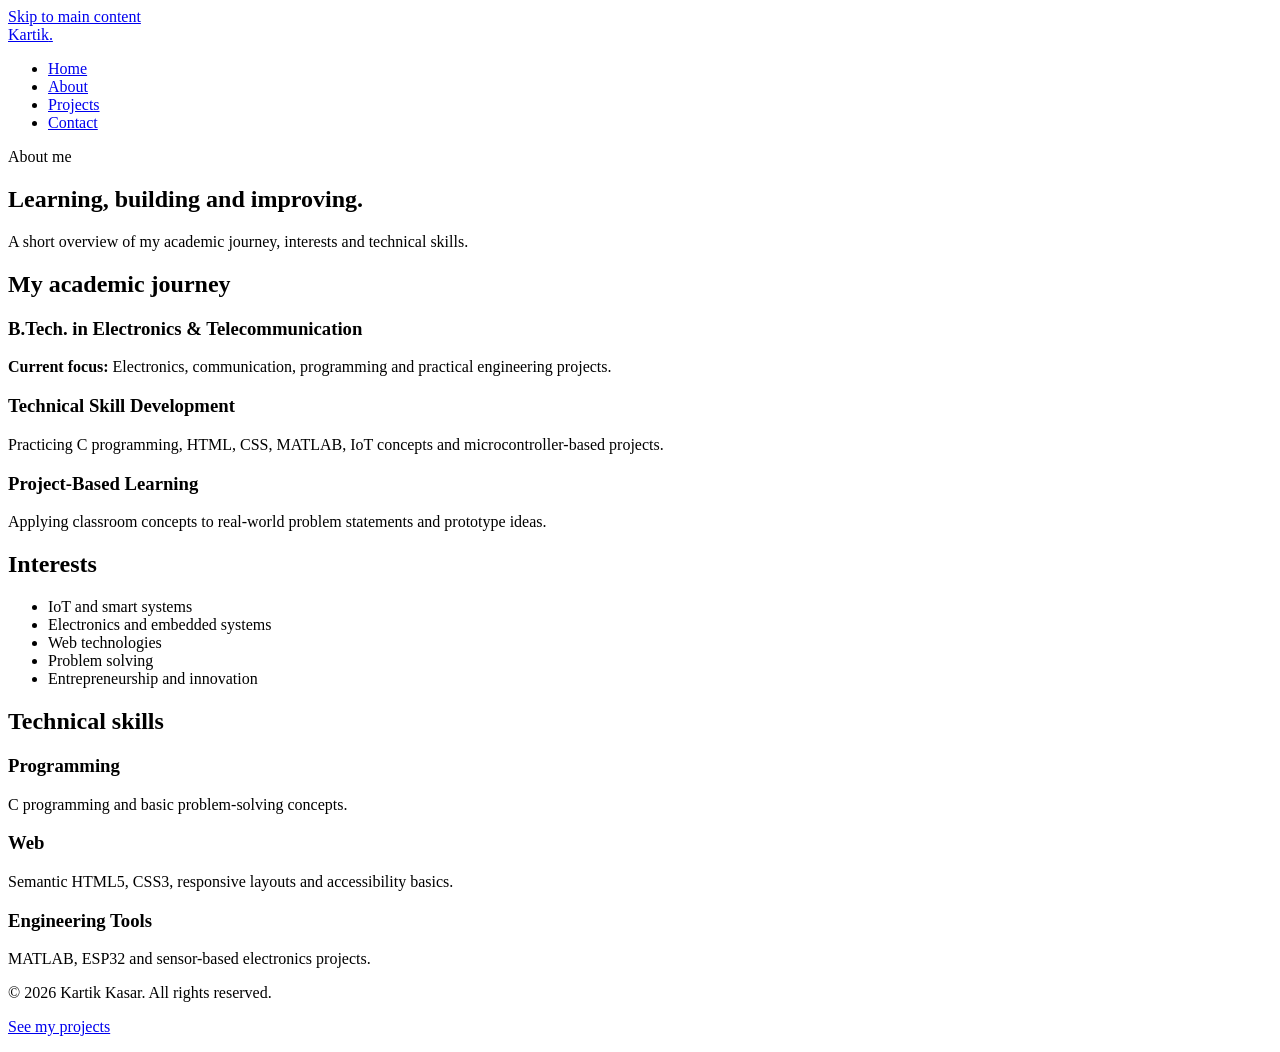
==== about.html @ 268404a1 "Add files via upload" ====
<!doctype html>
<html lang="en">
<head>
  <meta charset="utf-8">
  <meta name="viewport" content="width=device-width, initial-scale=1">
  <meta name="description" content="Learn about Kartik Kasar, an ENTC engineering student and technology learner.">
  <meta name="author" content="Kartik Kasar">
  <title>Kartik Kasar | About</title>
  <link rel="stylesheet" href="css/style.css">
</head>
<body>
<a class="skip-link" href="#main-content">Skip to main content</a>

<header class="site-header">
  <div class="container header-inner">
    <a class="logo" href="index.html" aria-label="Kartik Kasar home">Kartik<span>.</span></a>
    <nav aria-label="Main navigation">
      <ul class="nav-list">
        <li><a href="index.html">Home</a></li>
        <li><a href="about.html" aria-current="page">About</a></li>
        <li><a href="projects.html">Projects</a></li>
        <li><a href="contact.html">Contact</a></li>
      </ul>
    </nav>
  </div>
</header>

<main id="main-content">
  <section class="page-hero" aria-labelledby="page-title">
    <div class="container">
      <p class="eyebrow">About me</p>
      <h1 id="page-title">Learning, building and improving.</h1>
      <p class="lead">A short overview of my academic journey, interests and technical skills.</p>
    </div>
  </section>

  <section class="section" aria-labelledby="journey-title">
    <div class="container content-grid">
      <div>
        <h2 id="journey-title">My academic journey</h2>
        <div class="timeline">
          <article>
            <h3>B.Tech. in Electronics & Telecommunication</h3>
            <p><strong>Current focus:</strong> Electronics, communication, programming and practical engineering projects.</p>
          </article>
          <article>
            <h3>Technical Skill Development</h3>
            <p>Practicing C programming, HTML, CSS, MATLAB, IoT concepts and microcontroller-based projects.</p>
          </article>
          <article>
            <h3>Project-Based Learning</h3>
            <p>Applying classroom concepts to real-world problem statements and prototype ideas.</p>
          </article>
        </div>
      </div>

      <aside class="card" aria-labelledby="interests-title">
        <h2 id="interests-title">Interests</h2>
        <ul>
          <li>IoT and smart systems</li>
          <li>Electronics and embedded systems</li>
          <li>Web technologies</li>
          <li>Problem solving</li>
          <li>Entrepreneurship and innovation</li>
        </ul>
      </aside>
    </div>
  </section>

  <section class="section section-alt" aria-labelledby="skills-title">
    <div class="container">
      <h2 id="skills-title">Technical skills</h2>
      <div class="cards">
        <article class="card"><h3>Programming</h3><p>C programming and basic problem-solving concepts.</p></article>
        <article class="card"><h3>Web</h3><p>Semantic HTML5, CSS3, responsive layouts and accessibility basics.</p></article>
        <article class="card"><h3>Engineering Tools</h3><p>MATLAB, ESP32 and sensor-based electronics projects.</p></article>
      </div>
    </div>
  </section>
</main>

<footer class="site-footer">
  <div class="container footer-inner">
    <p>&copy; 2026 Kartik Kasar. All rights reserved.</p>
    <p><a href="projects.html">See my projects</a></p>
  </div>
</footer>
</body>
</html>
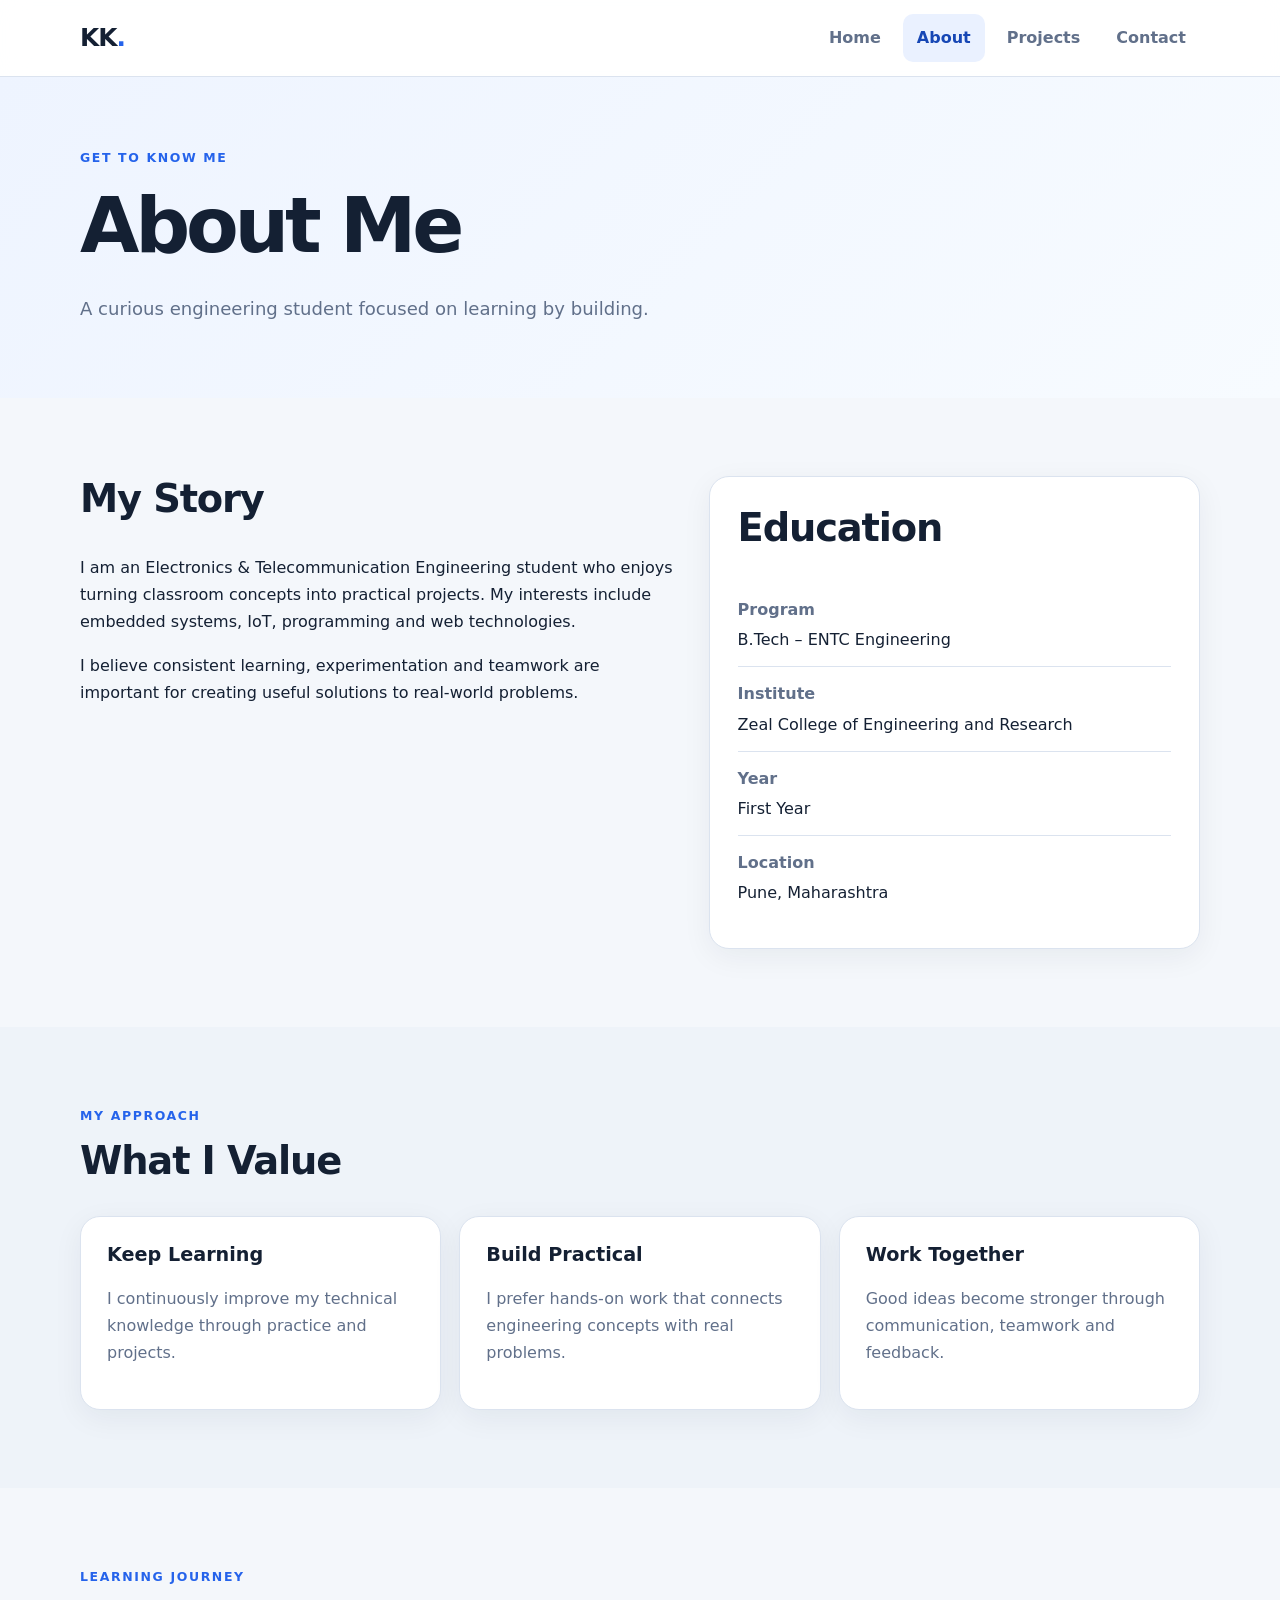
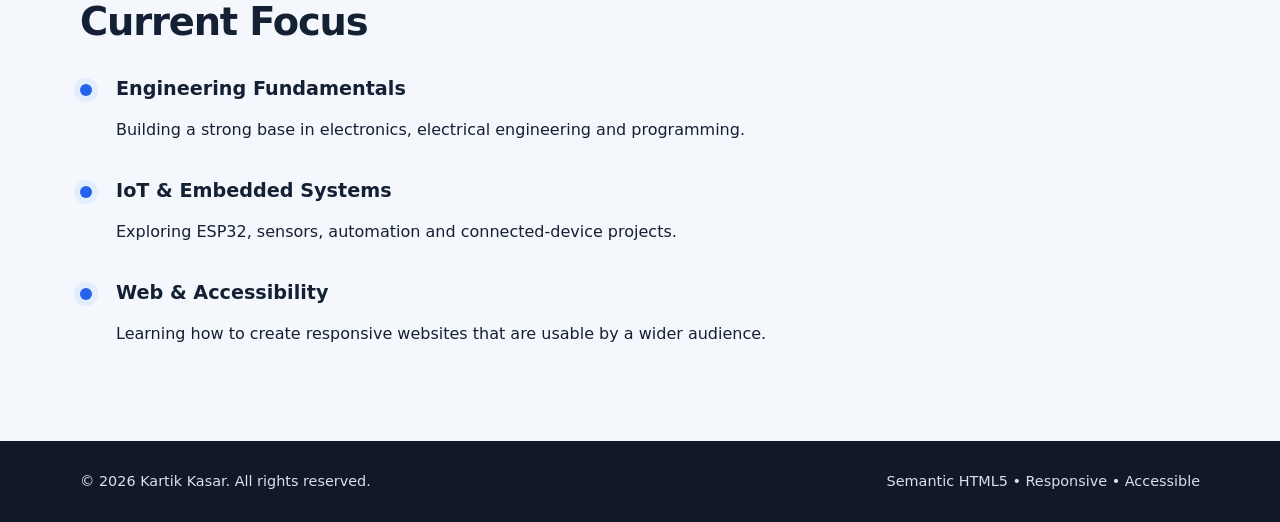
==== commit a973ace7: "updates professional portfolio" ====
--- a/about.html
+++ b/about.html
@@ -1,89 +1,126 @@
-<!doctype html>
+<!DOCTYPE html>
 <html lang="en">
 <head>
-  <meta charset="utf-8">
-  <meta name="viewport" content="width=device-width, initial-scale=1">
-  <meta name="description" content="Learn about Kartik Kasar, an ENTC engineering student and technology learner.">
-  <meta name="author" content="Kartik Kasar">
-  <title>Kartik Kasar | About</title>
-  <link rel="stylesheet" href="css/style.css">
+    <meta charset="UTF-8">
+    <meta name="viewport" content="width=device-width, initial-scale=1.0">
+    <meta name="description" content="About Kartik Kasar, an ENTC engineering student interested in electronics, IoT and technology.">
+    <meta name="author" content="Kartik Kasar">
+    <title>Kartik Kasar | About</title>
+    <link rel="stylesheet" href="css/style.css">
 </head>
 <body>
-<a class="skip-link" href="#main-content">Skip to main content</a>
+    <a class="skip-link" href="#main-content">Skip to main content</a>
 
-<header class="site-header">
-  <div class="container header-inner">
-    <a class="logo" href="index.html" aria-label="Kartik Kasar home">Kartik<span>.</span></a>
-    <nav aria-label="Main navigation">
-      <ul class="nav-list">
-        <li><a href="index.html">Home</a></li>
-        <li><a href="about.html" aria-current="page">About</a></li>
-        <li><a href="projects.html">Projects</a></li>
-        <li><a href="contact.html">Contact</a></li>
-      </ul>
-    </nav>
-  </div>
-</header>
+    <header class="site-header">
+        <div class="container header-inner">
+            <a class="logo" href="index.html" aria-label="Kartik Kasar home">KK<span>.</span></a>
+            <nav class="main-nav" aria-label="Primary navigation">
+                <a href="index.html">Home</a>
+                <a class="active" aria-current="page" href="about.html">About</a>
+                <a href="projects.html">Projects</a>
+                <a href="contact.html">Contact</a>
+            </nav>
+        </div>
+    </header>
 
-<main id="main-content">
-  <section class="page-hero" aria-labelledby="page-title">
-    <div class="container">
-      <p class="eyebrow">About me</p>
-      <h1 id="page-title">Learning, building and improving.</h1>
-      <p class="lead">A short overview of my academic journey, interests and technical skills.</p>
-    </div>
-  </section>
+    <main id="main-content">
+        <section class="page-hero" aria-labelledby="page-title">
+            <div class="container">
+                <p class="eyebrow">Get to know me</p>
+                <h1 id="page-title">About Me</h1>
+                <p class="lead">A curious engineering student focused on learning by building.</p>
+            </div>
+        </section>
 
-  <section class="section" aria-labelledby="journey-title">
-    <div class="container content-grid">
-      <div>
-        <h2 id="journey-title">My academic journey</h2>
-        <div class="timeline">
-          <article>
-            <h3>B.Tech. in Electronics & Telecommunication</h3>
-            <p><strong>Current focus:</strong> Electronics, communication, programming and practical engineering projects.</p>
-          </article>
-          <article>
-            <h3>Technical Skill Development</h3>
-            <p>Practicing C programming, HTML, CSS, MATLAB, IoT concepts and microcontroller-based projects.</p>
-          </article>
-          <article>
-            <h3>Project-Based Learning</h3>
-            <p>Applying classroom concepts to real-world problem statements and prototype ideas.</p>
-          </article>
+        <section class="section" aria-labelledby="story-title">
+            <div class="container two-column">
+                <article>
+                    <h2 id="story-title">My Story</h2>
+                    <p>
+                        I am an Electronics &amp; Telecommunication Engineering student
+                        who enjoys turning classroom concepts into practical projects.
+                        My interests include embedded systems, IoT, programming and web
+                        technologies.
+                    </p>
+                    <p>
+                        I believe consistent learning, experimentation and teamwork are
+                        important for creating useful solutions to real-world problems.
+                    </p>
+                </article>
+
+                <aside class="info-panel" aria-labelledby="education-title">
+                    <h2 id="education-title">Education</h2>
+                    <dl>
+                        <div><dt>Program</dt><dd>B.Tech – ENTC Engineering</dd></div>
+                        <div><dt>Institute</dt><dd>Zeal College of Engineering and Research</dd></div>
+                        <div><dt>Year</dt><dd>First Year</dd></div>
+                        <div><dt>Location</dt><dd>Pune, Maharashtra</dd></div>
+                    </dl>
+                </aside>
+            </div>
+        </section>
+
+        <section class="section soft" aria-labelledby="values-title">
+            <div class="container">
+                <div class="section-heading">
+                    <p class="eyebrow">My approach</p>
+                    <h2 id="values-title">What I Value</h2>
+                </div>
+                <div class="cards three">
+                    <article class="card">
+                        <h3>Keep Learning</h3>
+                        <p>I continuously improve my technical knowledge through practice and projects.</p>
+                    </article>
+                    <article class="card">
+                        <h3>Build Practical</h3>
+                        <p>I prefer hands-on work that connects engineering concepts with real problems.</p>
+                    </article>
+                    <article class="card">
+                        <h3>Work Together</h3>
+                        <p>Good ideas become stronger through communication, teamwork and feedback.</p>
+                    </article>
+                </div>
+            </div>
+        </section>
+
+        <section class="section" aria-labelledby="journey-title">
+            <div class="container">
+                <div class="section-heading">
+                    <p class="eyebrow">Learning journey</p>
+                    <h2 id="journey-title">Current Focus</h2>
+                </div>
+                <ol class="timeline">
+                    <li>
+                        <span class="timeline-dot" aria-hidden="true"></span>
+                        <div>
+                            <h3>Engineering Fundamentals</h3>
+                            <p>Building a strong base in electronics, electrical engineering and programming.</p>
+                        </div>
+                    </li>
+                    <li>
+                        <span class="timeline-dot" aria-hidden="true"></span>
+                        <div>
+                            <h3>IoT &amp; Embedded Systems</h3>
+                            <p>Exploring ESP32, sensors, automation and connected-device projects.</p>
+                        </div>
+                    </li>
+                    <li>
+                        <span class="timeline-dot" aria-hidden="true"></span>
+                        <div>
+                            <h3>Web &amp; Accessibility</h3>
+                            <p>Learning how to create responsive websites that are usable by a wider audience.</p>
+                        </div>
+                    </li>
+                </ol>
+            </div>
+        </section>
+    </main>
+
+    <footer class="site-footer">
+        <div class="container footer-inner">
+            <p>&copy; 2026 Kartik Kasar. All rights reserved.</p>
+            <p>Semantic HTML5 • Responsive • Accessible</p>
         </div>
-      </div>
-
-      <aside class="card" aria-labelledby="interests-title">
-        <h2 id="interests-title">Interests</h2>
-        <ul>
-          <li>IoT and smart systems</li>
-          <li>Electronics and embedded systems</li>
-          <li>Web technologies</li>
-          <li>Problem solving</li>
-          <li>Entrepreneurship and innovation</li>
-        </ul>
-      </aside>
-    </div>
-  </section>
-
-  <section class="section section-alt" aria-labelledby="skills-title">
-    <div class="container">
-      <h2 id="skills-title">Technical skills</h2>
-      <div class="cards">
-        <article class="card"><h3>Programming</h3><p>C programming and basic problem-solving concepts.</p></article>
-        <article class="card"><h3>Web</h3><p>Semantic HTML5, CSS3, responsive layouts and accessibility basics.</p></article>
-        <article class="card"><h3>Engineering Tools</h3><p>MATLAB, ESP32 and sensor-based electronics projects.</p></article>
-      </div>
-    </div>
-  </section>
-</main>
-
-<footer class="site-footer">
-  <div class="container footer-inner">
-    <p>&copy; 2026 Kartik Kasar. All rights reserved.</p>
-    <p><a href="projects.html">See my projects</a></p>
-  </div>
-</footer>
+    </footer>
 </body>
 </html>
--- a/css/style.css
+++ b/css/style.css
@@ -0,0 +1 @@
+:root{--bg:#f4f7fb;--surface:#fff;--text:#142033;--muted:#61708a;--primary:#2563eb;--primary-dark:#1747b5;--accent:#0f9d8a;--border:#dbe3ef;--focus:#f59e0b;--shadow:0 18px 50px rgba(20,32,51,.10);--radius:20px;--max:1120px}*{box-sizing:border-box}html{scroll-behavior:smooth}body{margin:0;font-family:Inter,ui-sans-serif,system-ui,-apple-system,"Segoe UI",Arial,sans-serif;line-height:1.7;color:var(--text);background:var(--bg)}img{max-width:100%;display:block}a{color:var(--primary-dark)}a:hover{color:var(--primary)}a:focus-visible,button:focus-visible,input:focus-visible,textarea:focus-visible{outline:3px solid var(--focus);outline-offset:3px}.container{width:min(var(--max),calc(100% - 40px));margin-inline:auto}.skip-link{position:absolute;left:16px;top:-60px;background:#111827;color:#fff;padding:10px 14px;border-radius:8px;z-index:100}.skip-link:focus{top:16px}.site-header{position:sticky;top:0;z-index:20;background:rgba(255,255,255,.92);backdrop-filter:blur(14px);border-bottom:1px solid var(--border)}.header-inner{min-height:76px;display:flex;align-items:center;justify-content:space-between;gap:24px}.logo{font-size:1.55rem;font-weight:900;text-decoration:none;color:var(--text);letter-spacing:-.04em}.logo span{color:var(--primary)}.main-nav{display:flex;gap:8px;flex-wrap:wrap}.main-nav a{text-decoration:none;color:var(--muted);font-weight:700;padding:10px 14px;border-radius:10px}.main-nav a:hover,.main-nav a.active{background:#eaf1ff;color:var(--primary-dark)}.hero{padding:92px 0 76px;background:radial-gradient(circle at 85% 20%,rgba(37,99,235,.12),transparent 28%),radial-gradient(circle at 10% 80%,rgba(15,157,138,.09),transparent 26%)}.hero-grid{display:grid;grid-template-columns:1.25fr .75fr;gap:64px;align-items:center}.eyebrow{text-transform:uppercase;letter-spacing:.13em;font-size:.78rem;font-weight:900;color:var(--primary);margin:0 0 12px}h1,h2,h3{line-height:1.2;margin-top:0}h1{font-size:clamp(2.7rem,6vw,5.2rem);letter-spacing:-.055em;margin-bottom:22px}h1 span{color:var(--primary)}h2{font-size:clamp(1.8rem,3vw,2.7rem);letter-spacing:-.03em}h3{font-size:1.2rem}.lead{font-size:1.13rem;color:var(--muted);max-width:680px}.button-row{display:flex;gap:12px;flex-wrap:wrap;margin-top:28px}.button{display:inline-flex;align-items:center;justify-content:center;min-height:48px;padding:11px 18px;border-radius:12px;font-weight:800;text-decoration:none;border:1px solid transparent}.button.primary{background:var(--primary);color:#fff;box-shadow:0 10px 22px rgba(37,99,235,.22)}.button.primary:hover{background:var(--primary-dark);color:#fff}.button.secondary{background:var(--surface);color:var(--text);border-color:var(--border)}.button.secondary:hover{border-color:var(--primary);color:var(--primary)}.profile-card{background:var(--surface);border:1px solid var(--border);border-radius:26px;padding:18px;box-shadow:var(--shadow);position:relative;overflow:hidden}.profile-card::before{content:"";position:absolute;inset:0 0 auto;height:6px;background:var(--primary)}.avatar{width:100%;aspect-ratio:1/1;object-fit:cover;border-radius:20px;border:1px solid var(--border);object-position:center 30%}.profile-card h2{font-size:1.55rem;margin:18px 0 4px}.profile-card>p{margin:0;color:var(--muted)}.quick-facts{list-style:none;padding:0;margin:18px 0 4px}.quick-facts li{padding:9px 0;border-top:1px solid var(--border);font-size:.95rem}.social-links{display:flex;gap:10px;flex-wrap:wrap;margin-top:20px}.social-link{display:inline-flex;align-items:center;gap:8px;padding:9px 12px;border:1px solid var(--border);background:#fff;border-radius:11px;text-decoration:none;font-weight:800;color:var(--text)}.social-link:hover{border-color:var(--primary);color:var(--primary)}.social-icon{width:19px;height:19px;fill:currentColor}.section{padding:78px 0}.section.soft{background:#eef3f9}.section-heading{margin-bottom:30px}.cards{display:grid;gap:18px}.cards.three{grid-template-columns:repeat(3,1fr)}.card,.project-card,.process-step,.info-panel,.form-card{background:var(--surface);border:1px solid var(--border);border-radius:var(--radius);box-shadow:0 8px 30px rgba(20,32,51,.06)}.card{padding:26px}.card p,.project-card p,.process-step p{color:var(--muted)}.icon{width:46px;height:46px;display:grid;place-items:center;border-radius:13px;background:#eaf1ff;color:var(--primary-dark);font-weight:900;font-size:1.1rem;margin-bottom:18px}.feature-grid{display:grid;grid-template-columns:.9fr 1.1fr;gap:50px;align-items:center}.text-link{font-weight:900}.page-hero{padding:70px 0 55px;background:linear-gradient(135deg,#eef4ff,#f7fbff)}.two-column{display:grid;grid-template-columns:1.1fr .9fr;gap:28px}.info-panel{padding:28px}.info-panel dl{margin:0}.info-panel dl>div{padding:13px 0;border-bottom:1px solid var(--border)}.info-panel dl>div:last-child{border-bottom:0}.info-panel dt{font-weight:800;color:var(--muted)}.info-panel dd{margin:3px 0 0}.timeline{list-style:none;padding:0;margin:0;display:grid;gap:20px}.timeline li{display:grid;grid-template-columns:20px 1fr;gap:16px;align-items:start}.timeline-dot{width:12px;height:12px;border-radius:50%;background:var(--primary);margin-top:7px;box-shadow:0 0 0 6px #e4edff}.timeline h3{margin-bottom:5px}.project-grid{display:grid;grid-template-columns:repeat(3,1fr);gap:20px}.project-card{padding:26px}.project-number{font-size:2rem;font-weight:900;color:#b5c4dd;margin-bottom:18px}.tag{font-size:.78rem!important;text-transform:uppercase;letter-spacing:.1em;font-weight:900;color:var(--primary)!important}.tag-list{display:flex;gap:8px;flex-wrap:wrap;list-style:none;padding:0;margin:20px 0 0}.tag-list li{font-size:.78rem;background:#f0f4f9;border-radius:999px;padding:5px 9px}.process-grid{display:grid;grid-template-columns:repeat(4,1fr);gap:16px}.process-step{padding:22px}.process-step>span{font-weight:900;color:var(--primary)}.contact-grid{display:grid;grid-template-columns:.8fr 1.2fr;gap:24px}.contact-info{padding:25px}.form-card{padding:28px}.form-group{margin:18px 0}label{display:block;font-weight:800;margin-bottom:7px}input,textarea{width:100%;font:inherit;padding:12px 13px;border:1px solid var(--border);border-radius:11px;background:#fff;color:var(--text)}textarea{resize:vertical}.submit-button{cursor:pointer}.form-note{color:var(--muted);font-size:.9rem}.site-footer{background:#111827;color:#d8e0ec;padding:28px 0}.footer-inner{display:flex;justify-content:space-between;gap:20px;flex-wrap:wrap}.footer-inner p{margin:0;font-size:.9rem}.visually-hidden{position:absolute!important;width:1px!important;height:1px!important;padding:0!important;margin:-1px!important;overflow:hidden!important;clip:rect(0,0,0,0)!important;white-space:nowrap!important;border:0!important}@media (max-width:800px){.hero-grid,.feature-grid,.two-column,.contact-grid{grid-template-columns:1fr}.hero{padding-top:60px}.profile-card{max-width:520px;margin:auto}.cards.three,.project-grid{grid-template-columns:1fr 1fr}.process-grid{grid-template-columns:1fr 1fr}}@media (max-width:520px){.container{width:min(var(--max),calc(100% - 24px))}.header-inner{align-items:flex-start;padding:14px 0;flex-direction:column}.main-nav{width:100%;overflow:auto;flex-wrap:nowrap}.main-nav a{white-space:nowrap}.hero{padding:48px 0}.section{padding:56px 0}.cards.three,.project-grid,.process-grid{grid-template-columns:1fr}.button{width:100%}}@media (prefers-reduced-motion:reduce){html{scroll-behavior:auto}*{animation-duration:.01ms!important;animation-iteration-count:1!important;transition-duration:.01ms!important}}@media (prefers-contrast:more){:root{--border:#718096;--muted:#3d4a5e}}
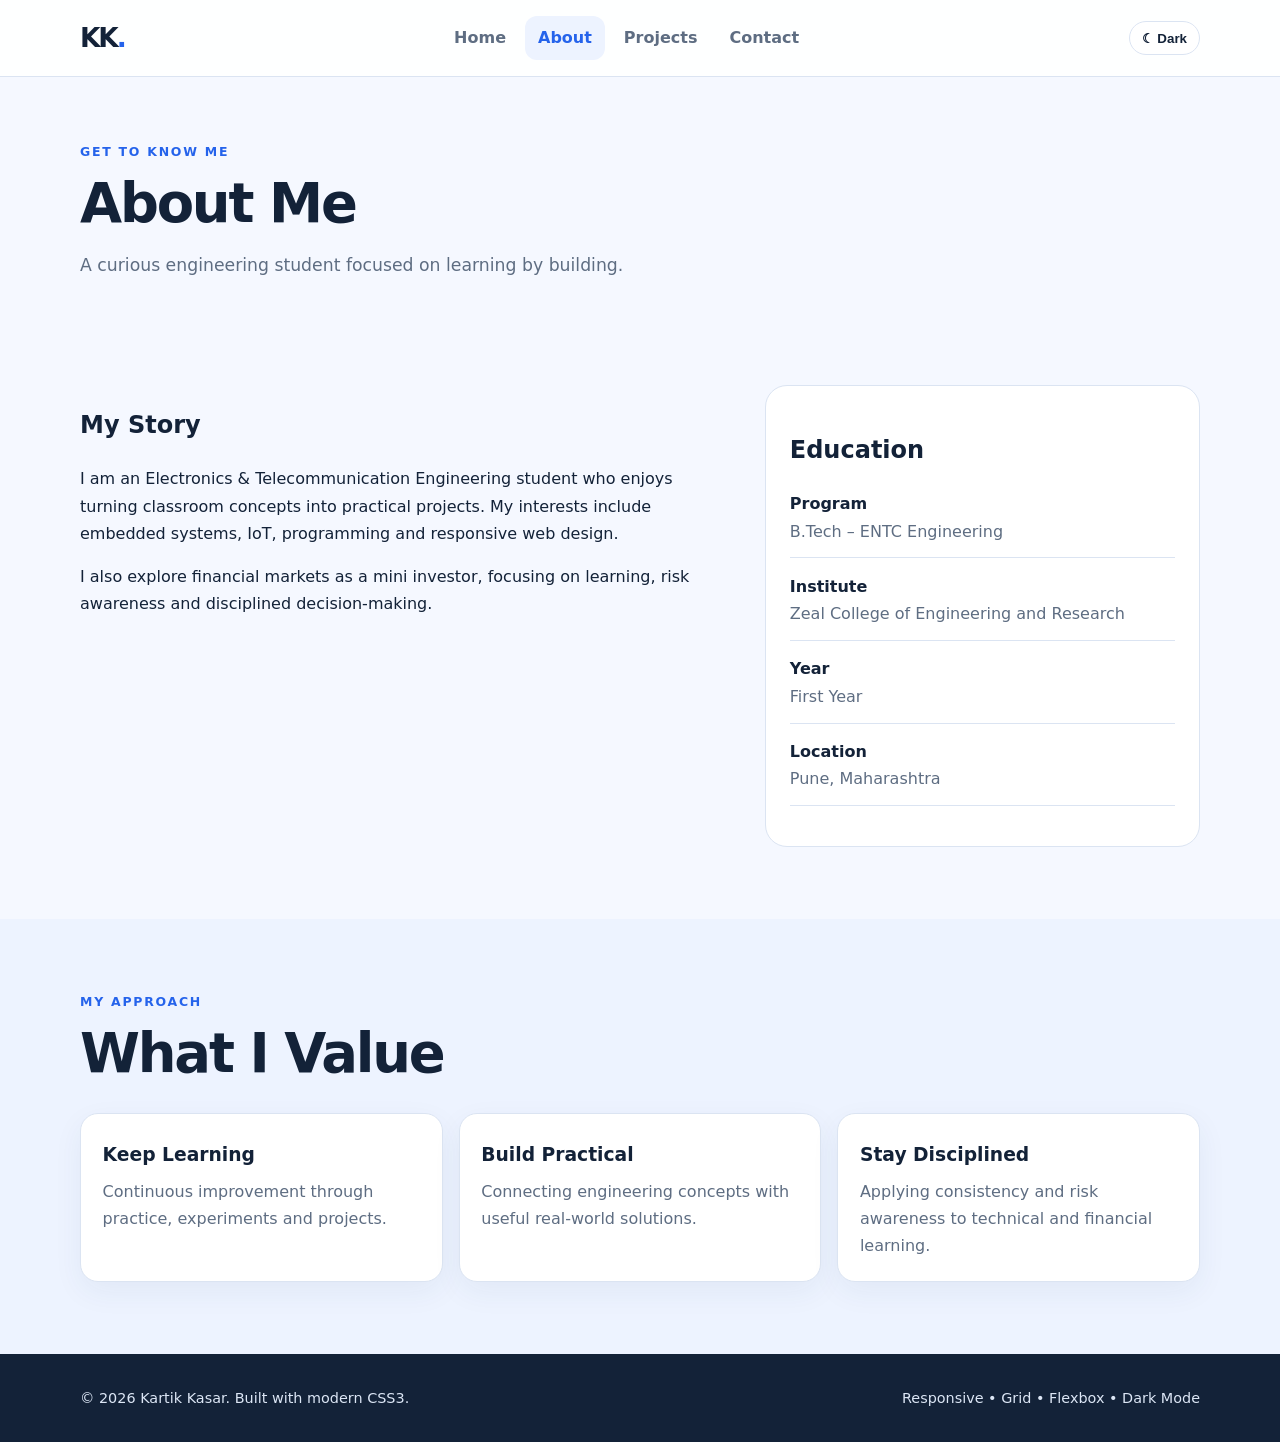
==== commit df62c75f: "updates all of this" ====
--- a/about.html
+++ b/about.html
@@ -1,126 +1,4 @@
 <!DOCTYPE html>
 <html lang="en">
-<head>
-    <meta charset="UTF-8">
-    <meta name="viewport" content="width=device-width, initial-scale=1.0">
-    <meta name="description" content="About Kartik Kasar, an ENTC engineering student interested in electronics, IoT and technology.">
-    <meta name="author" content="Kartik Kasar">
-    <title>Kartik Kasar | About</title>
-    <link rel="stylesheet" href="css/style.css">
-</head>
-<body>
-    <a class="skip-link" href="#main-content">Skip to main content</a>
-
-    <header class="site-header">
-        <div class="container header-inner">
-            <a class="logo" href="index.html" aria-label="Kartik Kasar home">KK<span>.</span></a>
-            <nav class="main-nav" aria-label="Primary navigation">
-                <a href="index.html">Home</a>
-                <a class="active" aria-current="page" href="about.html">About</a>
-                <a href="projects.html">Projects</a>
-                <a href="contact.html">Contact</a>
-            </nav>
-        </div>
-    </header>
-
-    <main id="main-content">
-        <section class="page-hero" aria-labelledby="page-title">
-            <div class="container">
-                <p class="eyebrow">Get to know me</p>
-                <h1 id="page-title">About Me</h1>
-                <p class="lead">A curious engineering student focused on learning by building.</p>
-            </div>
-        </section>
-
-        <section class="section" aria-labelledby="story-title">
-            <div class="container two-column">
-                <article>
-                    <h2 id="story-title">My Story</h2>
-                    <p>
-                        I am an Electronics &amp; Telecommunication Engineering student
-                        who enjoys turning classroom concepts into practical projects.
-                        My interests include embedded systems, IoT, programming and web
-                        technologies.
-                    </p>
-                    <p>
-                        I believe consistent learning, experimentation and teamwork are
-                        important for creating useful solutions to real-world problems.
-                    </p>
-                </article>
-
-                <aside class="info-panel" aria-labelledby="education-title">
-                    <h2 id="education-title">Education</h2>
-                    <dl>
-                        <div><dt>Program</dt><dd>B.Tech – ENTC Engineering</dd></div>
-                        <div><dt>Institute</dt><dd>Zeal College of Engineering and Research</dd></div>
-                        <div><dt>Year</dt><dd>First Year</dd></div>
-                        <div><dt>Location</dt><dd>Pune, Maharashtra</dd></div>
-                    </dl>
-                </aside>
-            </div>
-        </section>
-
-        <section class="section soft" aria-labelledby="values-title">
-            <div class="container">
-                <div class="section-heading">
-                    <p class="eyebrow">My approach</p>
-                    <h2 id="values-title">What I Value</h2>
-                </div>
-                <div class="cards three">
-                    <article class="card">
-                        <h3>Keep Learning</h3>
-                        <p>I continuously improve my technical knowledge through practice and projects.</p>
-                    </article>
-                    <article class="card">
-                        <h3>Build Practical</h3>
-                        <p>I prefer hands-on work that connects engineering concepts with real problems.</p>
-                    </article>
-                    <article class="card">
-                        <h3>Work Together</h3>
-                        <p>Good ideas become stronger through communication, teamwork and feedback.</p>
-                    </article>
-                </div>
-            </div>
-        </section>
-
-        <section class="section" aria-labelledby="journey-title">
-            <div class="container">
-                <div class="section-heading">
-                    <p class="eyebrow">Learning journey</p>
-                    <h2 id="journey-title">Current Focus</h2>
-                </div>
-                <ol class="timeline">
-                    <li>
-                        <span class="timeline-dot" aria-hidden="true"></span>
-                        <div>
-                            <h3>Engineering Fundamentals</h3>
-                            <p>Building a strong base in electronics, electrical engineering and programming.</p>
-                        </div>
-                    </li>
-                    <li>
-                        <span class="timeline-dot" aria-hidden="true"></span>
-                        <div>
-                            <h3>IoT &amp; Embedded Systems</h3>
-                            <p>Exploring ESP32, sensors, automation and connected-device projects.</p>
-                        </div>
-                    </li>
-                    <li>
-                        <span class="timeline-dot" aria-hidden="true"></span>
-                        <div>
-                            <h3>Web &amp; Accessibility</h3>
-                            <p>Learning how to create responsive websites that are usable by a wider audience.</p>
-                        </div>
-                    </li>
-                </ol>
-            </div>
-        </section>
-    </main>
-
-    <footer class="site-footer">
-        <div class="container footer-inner">
-            <p>&copy; 2026 Kartik Kasar. All rights reserved.</p>
-            <p>Semantic HTML5 • Responsive • Accessible</p>
-        </div>
-    </footer>
-</body>
-</html>
+<head><meta charset="UTF-8"><meta name="viewport" content="width=device-width, initial-scale=1.0"><meta name="description" content="About Kartik Kasar, an ENTC engineering student interested in electronics, IoT, web development and financial markets."><meta name="author" content="Kartik Kasar"><title>Kartik Kasar | About</title><link rel="stylesheet" href="css/style.css"><script src="js/theme.js" defer></script></head>
+<body><a class="skip-link" href="#main-content">Skip to main content</a><header class="site-header"><div class="container header-inner"><a class="logo" href="index.html" aria-label="Kartik Kasar home">KK<span>.</span></a><nav class="main-nav" aria-label="Primary navigation"><a class=""  href="index.html">Home</a><a class="active" aria-current="page" href="about.html">About</a><a class=""  href="projects.html">Projects</a><a class=""  href="contact.html">Contact</a></nav><button class="theme-toggle" id="theme-toggle" type="button" aria-label="Toggle dark mode" aria-pressed="false">☾ Dark</button></div></header><main id="main-content"><section class="page-hero"><div class="container"><p class="eyebrow">Get to know me</p><h1>About Me</h1><p class="lead">A curious engineering student focused on learning by building.</p></div></section><section class="section"><div class="container two-column"><article><h2>My Story</h2><p>I am an Electronics & Telecommunication Engineering student who enjoys turning classroom concepts into practical projects. My interests include embedded systems, IoT, programming and responsive web design.</p><p>I also explore financial markets as a mini investor, focusing on learning, risk awareness and disciplined decision-making.</p></article><aside class="info-panel"><h2>Education</h2><dl><div><dt>Program</dt><dd>B.Tech – ENTC Engineering</dd></div><div><dt>Institute</dt><dd>Zeal College of Engineering and Research</dd></div><div><dt>Year</dt><dd>First Year</dd></div><div><dt>Location</dt><dd>Pune, Maharashtra</dd></div></dl></aside></div></section><section class="section soft"><div class="container"><div class="section-heading"><p class="eyebrow">My approach</p><h2>What I Value</h2></div><div class="cards three"><article class="card"><h3>Keep Learning</h3><p>Continuous improvement through practice, experiments and projects.</p></article><article class="card"><h3>Build Practical</h3><p>Connecting engineering concepts with useful real-world solutions.</p></article><article class="card"><h3>Stay Disciplined</h3><p>Applying consistency and risk awareness to technical and financial learning.</p></article></div></div></section></main><footer class="site-footer"><div class="container footer-inner"><p>© 2026 Kartik Kasar. Built with modern CSS3.</p><p>Responsive • Grid • Flexbox • Dark Mode</p></div></footer></body></html>
--- a/css/style.css
+++ b/css/style.css
@@ -1 +1,16 @@
-:root{--bg:#f4f7fb;--surface:#fff;--text:#142033;--muted:#61708a;--primary:#2563eb;--primary-dark:#1747b5;--accent:#0f9d8a;--border:#dbe3ef;--focus:#f59e0b;--shadow:0 18px 50px rgba(20,32,51,.10);--radius:20px;--max:1120px}*{box-sizing:border-box}html{scroll-behavior:smooth}body{margin:0;font-family:Inter,ui-sans-serif,system-ui,-apple-system,"Segoe UI",Arial,sans-serif;line-height:1.7;color:var(--text);background:var(--bg)}img{max-width:100%;display:block}a{color:var(--primary-dark)}a:hover{color:var(--primary)}a:focus-visible,button:focus-visible,input:focus-visible,textarea:focus-visible{outline:3px solid var(--focus);outline-offset:3px}.container{width:min(var(--max),calc(100% - 40px));margin-inline:auto}.skip-link{position:absolute;left:16px;top:-60px;background:#111827;color:#fff;padding:10px 14px;border-radius:8px;z-index:100}.skip-link:focus{top:16px}.site-header{position:sticky;top:0;z-index:20;background:rgba(255,255,255,.92);backdrop-filter:blur(14px);border-bottom:1px solid var(--border)}.header-inner{min-height:76px;display:flex;align-items:center;justify-content:space-between;gap:24px}.logo{font-size:1.55rem;font-weight:900;text-decoration:none;color:var(--text);letter-spacing:-.04em}.logo span{color:var(--primary)}.main-nav{display:flex;gap:8px;flex-wrap:wrap}.main-nav a{text-decoration:none;color:var(--muted);font-weight:700;padding:10px 14px;border-radius:10px}.main-nav a:hover,.main-nav a.active{background:#eaf1ff;color:var(--primary-dark)}.hero{padding:92px 0 76px;background:radial-gradient(circle at 85% 20%,rgba(37,99,235,.12),transparent 28%),radial-gradient(circle at 10% 80%,rgba(15,157,138,.09),transparent 26%)}.hero-grid{display:grid;grid-template-columns:1.25fr .75fr;gap:64px;align-items:center}.eyebrow{text-transform:uppercase;letter-spacing:.13em;font-size:.78rem;font-weight:900;color:var(--primary);margin:0 0 12px}h1,h2,h3{line-height:1.2;margin-top:0}h1{font-size:clamp(2.7rem,6vw,5.2rem);letter-spacing:-.055em;margin-bottom:22px}h1 span{color:var(--primary)}h2{font-size:clamp(1.8rem,3vw,2.7rem);letter-spacing:-.03em}h3{font-size:1.2rem}.lead{font-size:1.13rem;color:var(--muted);max-width:680px}.button-row{display:flex;gap:12px;flex-wrap:wrap;margin-top:28px}.button{display:inline-flex;align-items:center;justify-content:center;min-height:48px;padding:11px 18px;border-radius:12px;font-weight:800;text-decoration:none;border:1px solid transparent}.button.primary{background:var(--primary);color:#fff;box-shadow:0 10px 22px rgba(37,99,235,.22)}.button.primary:hover{background:var(--primary-dark);color:#fff}.button.secondary{background:var(--surface);color:var(--text);border-color:var(--border)}.button.secondary:hover{border-color:var(--primary);color:var(--primary)}.profile-card{background:var(--surface);border:1px solid var(--border);border-radius:26px;padding:18px;box-shadow:var(--shadow);position:relative;overflow:hidden}.profile-card::before{content:"";position:absolute;inset:0 0 auto;height:6px;background:var(--primary)}.avatar{width:100%;aspect-ratio:1/1;object-fit:cover;border-radius:20px;border:1px solid var(--border);object-position:center 30%}.profile-card h2{font-size:1.55rem;margin:18px 0 4px}.profile-card>p{margin:0;color:var(--muted)}.quick-facts{list-style:none;padding:0;margin:18px 0 4px}.quick-facts li{padding:9px 0;border-top:1px solid var(--border);font-size:.95rem}.social-links{display:flex;gap:10px;flex-wrap:wrap;margin-top:20px}.social-link{display:inline-flex;align-items:center;gap:8px;padding:9px 12px;border:1px solid var(--border);background:#fff;border-radius:11px;text-decoration:none;font-weight:800;color:var(--text)}.social-link:hover{border-color:var(--primary);color:var(--primary)}.social-icon{width:19px;height:19px;fill:currentColor}.section{padding:78px 0}.section.soft{background:#eef3f9}.section-heading{margin-bottom:30px}.cards{display:grid;gap:18px}.cards.three{grid-template-columns:repeat(3,1fr)}.card,.project-card,.process-step,.info-panel,.form-card{background:var(--surface);border:1px solid var(--border);border-radius:var(--radius);box-shadow:0 8px 30px rgba(20,32,51,.06)}.card{padding:26px}.card p,.project-card p,.process-step p{color:var(--muted)}.icon{width:46px;height:46px;display:grid;place-items:center;border-radius:13px;background:#eaf1ff;color:var(--primary-dark);font-weight:900;font-size:1.1rem;margin-bottom:18px}.feature-grid{display:grid;grid-template-columns:.9fr 1.1fr;gap:50px;align-items:center}.text-link{font-weight:900}.page-hero{padding:70px 0 55px;background:linear-gradient(135deg,#eef4ff,#f7fbff)}.two-column{display:grid;grid-template-columns:1.1fr .9fr;gap:28px}.info-panel{padding:28px}.info-panel dl{margin:0}.info-panel dl>div{padding:13px 0;border-bottom:1px solid var(--border)}.info-panel dl>div:last-child{border-bottom:0}.info-panel dt{font-weight:800;color:var(--muted)}.info-panel dd{margin:3px 0 0}.timeline{list-style:none;padding:0;margin:0;display:grid;gap:20px}.timeline li{display:grid;grid-template-columns:20px 1fr;gap:16px;align-items:start}.timeline-dot{width:12px;height:12px;border-radius:50%;background:var(--primary);margin-top:7px;box-shadow:0 0 0 6px #e4edff}.timeline h3{margin-bottom:5px}.project-grid{display:grid;grid-template-columns:repeat(3,1fr);gap:20px}.project-card{padding:26px}.project-number{font-size:2rem;font-weight:900;color:#b5c4dd;margin-bottom:18px}.tag{font-size:.78rem!important;text-transform:uppercase;letter-spacing:.1em;font-weight:900;color:var(--primary)!important}.tag-list{display:flex;gap:8px;flex-wrap:wrap;list-style:none;padding:0;margin:20px 0 0}.tag-list li{font-size:.78rem;background:#f0f4f9;border-radius:999px;padding:5px 9px}.process-grid{display:grid;grid-template-columns:repeat(4,1fr);gap:16px}.process-step{padding:22px}.process-step>span{font-weight:900;color:var(--primary)}.contact-grid{display:grid;grid-template-columns:.8fr 1.2fr;gap:24px}.contact-info{padding:25px}.form-card{padding:28px}.form-group{margin:18px 0}label{display:block;font-weight:800;margin-bottom:7px}input,textarea{width:100%;font:inherit;padding:12px 13px;border:1px solid var(--border);border-radius:11px;background:#fff;color:var(--text)}textarea{resize:vertical}.submit-button{cursor:pointer}.form-note{color:var(--muted);font-size:.9rem}.site-footer{background:#111827;color:#d8e0ec;padding:28px 0}.footer-inner{display:flex;justify-content:space-between;gap:20px;flex-wrap:wrap}.footer-inner p{margin:0;font-size:.9rem}.visually-hidden{position:absolute!important;width:1px!important;height:1px!important;padding:0!important;margin:-1px!important;overflow:hidden!important;clip:rect(0,0,0,0)!important;white-space:nowrap!important;border:0!important}@media (max-width:800px){.hero-grid,.feature-grid,.two-column,.contact-grid{grid-template-columns:1fr}.hero{padding-top:60px}.profile-card{max-width:520px;margin:auto}.cards.three,.project-grid{grid-template-columns:1fr 1fr}.process-grid{grid-template-columns:1fr 1fr}}@media (max-width:520px){.container{width:min(var(--max),calc(100% - 24px))}.header-inner{align-items:flex-start;padding:14px 0;flex-direction:column}.main-nav{width:100%;overflow:auto;flex-wrap:nowrap}.main-nav a{white-space:nowrap}.hero{padding:48px 0}.section{padding:56px 0}.cards.three,.project-grid,.process-grid{grid-template-columns:1fr}.button{width:100%}}@media (prefers-reduced-motion:reduce){html{scroll-behavior:auto}*{animation-duration:.01ms!important;animation-iteration-count:1!important;transition-duration:.01ms!important}}@media (prefers-contrast:more){:root{--border:#718096;--muted:#3d4a5e}}
+:root{--bg:#f5f8ff;--surface:#fff;--surface-2:#edf3ff;--text:#132238;--muted:#5e6d82;--primary:#2563eb;--primary-2:#1d4ed8;--border:#dbe4f2;--shadow:0 18px 50px rgba(30,60,100,.10);--radius:22px;--max:1120px;--transition:220ms ease}
+html{scroll-behavior:smooth}*{box-sizing:border-box}body{margin:0;font-family:Inter,system-ui,-apple-system,BlinkMacSystemFont,"Segoe UI",sans-serif;background:var(--bg);color:var(--text);line-height:1.7;transition:background var(--transition),color var(--transition)}img{max-width:100%;display:block}a{color:inherit}button,a{transition:all var(--transition)}
+.container{width:min(100% - 2rem,var(--max));margin-inline:auto}.skip-link{position:fixed;left:1rem;top:-5rem;background:var(--text);color:#fff;padding:.7rem 1rem;border-radius:10px;z-index:1000}.skip-link:focus{top:1rem}
+.site-header{position:sticky;top:0;z-index:100;background:color-mix(in srgb,var(--surface) 90%,transparent);backdrop-filter:blur(14px);border-bottom:1px solid var(--border)}.header-inner{min-height:76px;display:flex;align-items:center;justify-content:space-between;gap:1rem}.logo{font-size:1.65rem;font-weight:900;text-decoration:none;letter-spacing:-.08em}.logo span{color:var(--primary)}.main-nav{display:flex;align-items:center;gap:.25rem;flex-wrap:wrap;justify-content:flex-end}.main-nav a{padding:.55rem .8rem;border-radius:12px;text-decoration:none;font-weight:700;color:var(--muted)}.main-nav a:hover,.main-nav a:focus-visible,.main-nav a.active{color:var(--primary);background:var(--surface-2)}
+.theme-toggle{border:1px solid var(--border);background:var(--surface);color:var(--text);border-radius:999px;padding:.55rem .75rem;cursor:pointer;font-weight:800}.theme-toggle:hover{border-color:var(--primary);transform:translateY(-1px)}
+.hero{padding:4.5rem 0 3rem;background:radial-gradient(circle at 85% 20%,rgba(37,99,235,.13),transparent 30%),var(--bg)}.hero-grid{display:grid;gap:2rem;align-items:center}.eyebrow{text-transform:uppercase;letter-spacing:.14em;font-size:.78rem;font-weight:900;color:var(--primary);margin:0 0 .75rem}.hero h1{font-size:clamp(2.5rem,8vw,5.4rem);line-height:1.02;letter-spacing:-.06em;margin:0 0 1.2rem}.hero h1 span{color:var(--primary)}.lead{font-size:1.08rem;color:var(--muted);max-width:680px}.button-row{display:flex;gap:.8rem;flex-wrap:wrap;margin-top:1.7rem}.button{display:inline-flex;align-items:center;justify-content:center;min-height:48px;padding:.75rem 1.1rem;border-radius:14px;text-decoration:none;font-weight:850;border:1px solid var(--border)}.button.primary{background:var(--primary);color:#fff;border-color:var(--primary)}.button.primary:hover{background:var(--primary-2);transform:translateY(-2px)}.button.secondary{background:var(--surface)}.button.secondary:hover{border-color:var(--primary);color:var(--primary);transform:translateY(-2px)}
+.profile-card{background:var(--surface);border:1px solid var(--border);border-radius:var(--radius);box-shadow:var(--shadow);padding:1rem;overflow:hidden}.profile-photo{width:100%;aspect-ratio:4/5;object-fit:cover;object-position:center 25%;border-radius:16px}.profile-card-content{padding:1rem .5rem .25rem}.profile-card h2{margin:.25rem 0 .2rem;font-size:1.55rem}.profile-card p{color:var(--muted);margin:.25rem 0}.facts{list-style:none;padding:0;margin:1rem 0 0;display:grid;gap:.7rem}.facts li{padding:.75rem;border:1px solid var(--border);border-radius:13px;background:var(--surface-2)}
+.socials{display:flex;gap:.65rem;flex-wrap:wrap;margin-top:1rem}.social{display:inline-flex;align-items:center;gap:.5rem;padding:.65rem .8rem;border:1px solid var(--border);border-radius:12px;text-decoration:none;font-weight:800;background:var(--surface)}.social:hover{color:var(--primary);border-color:var(--primary);transform:translateY(-2px)}.social svg{width:20px;height:20px;fill:currentColor}
+.section{padding:4.5rem 0}.section.soft{background:var(--surface-2)}.section-heading{max-width:700px;margin-bottom:1.8rem}.section-heading h2,.page-hero h1{font-size:clamp(2rem,5vw,3.4rem);line-height:1.1;letter-spacing:-.04em;margin:0}.cards{display:grid;gap:1rem}.card{background:var(--surface);border:1px solid var(--border);border-radius:18px;padding:1.35rem;box-shadow:0 10px 30px rgba(30,60,100,.06)}.card:hover{transform:translateY(-4px);box-shadow:var(--shadow)}.card h3{margin:.2rem 0 .45rem}.card p{margin:0;color:var(--muted)}.icon{font-size:1.5rem;color:var(--primary);font-weight:900}.two-column,.feature-grid{display:grid;gap:2rem}.info-panel{background:var(--surface);border:1px solid var(--border);border-radius:var(--radius);padding:1.5rem}.info-panel dl{display:grid;gap:.9rem}.info-panel dl div{padding-bottom:.8rem;border-bottom:1px solid var(--border)}.info-panel dt{font-weight:850}.info-panel dd{margin:0;color:var(--muted)}.timeline{list-style:none;margin:0;padding:0;display:grid;gap:1rem}.timeline li{display:grid;grid-template-columns:auto 1fr;gap:1rem;padding:1.2rem;background:var(--surface);border:1px solid var(--border);border-radius:16px}.timeline-dot{width:12px;height:12px;border-radius:50%;background:var(--primary);margin-top:.55rem;box-shadow:0 0 0 6px var(--surface-2)}
+.page-hero{padding:4rem 0 2rem}.page-hero .lead{margin-bottom:0}.project-grid{display:grid;gap:1rem}.project-card{background:var(--surface);border:1px solid var(--border);border-radius:18px;padding:1.4rem;display:flex;flex-direction:column}.tag-row{display:flex;flex-wrap:wrap;gap:.45rem;margin:.8rem 0}.tag{font-size:.78rem;font-weight:800;background:var(--surface-2);color:var(--primary);padding:.25rem .55rem;border-radius:999px}.project-card .button{margin-top:auto;align-self:flex-start}.form{display:grid;gap:1rem;max-width:720px}.field{display:grid;gap:.4rem}.field label{font-weight:800}.field input,.field textarea{width:100%;font:inherit;color:var(--text);background:var(--surface);border:1px solid var(--border);border-radius:13px;padding:.8rem}.field textarea{min-height:160px;resize:vertical}.field input:focus,.field textarea:focus{outline:3px solid color-mix(in srgb,var(--primary) 25%,transparent);border-color:var(--primary)}
+.site-footer{padding:2rem 0;background:var(--text);color:#dce6f5}.footer-inner{display:flex;gap:1rem;justify-content:space-between;flex-wrap:wrap}.footer-inner p{margin:0;font-size:.9rem}.notice{padding:1rem;border-left:4px solid var(--primary);background:var(--surface-2);border-radius:10px;color:var(--muted)}
+:focus-visible{outline:3px solid var(--primary);outline-offset:3px}@media (min-width:700px){.hero-grid{grid-template-columns:1.15fr .85fr}.cards.three{grid-template-columns:repeat(3,1fr)}.project-grid{grid-template-columns:repeat(2,1fr)}.two-column{grid-template-columns:1.2fr .8fr}.feature-grid{grid-template-columns:1fr 1fr;align-items:center}}
+@media (min-width:980px){.hero{padding:6rem 0 4rem}.project-grid{grid-template-columns:repeat(3,1fr)}.profile-card{padding:1.15rem}.main-nav{gap:.4rem}}
+@media (max-width:699px){.header-inner{align-items:flex-start;padding-block:.8rem}.main-nav{width:100%;justify-content:flex-start}.header-inner{flex-wrap:wrap}.theme-toggle{margin-left:auto}.hero{padding-top:3rem}.footer-inner{flex-direction:column}.profile-photo{aspect-ratio:1/1}}
+@media (prefers-reduced-motion:reduce){html{scroll-behavior:auto}*,*::before,*::after{transition:none!important;animation:none!important}}
+:root[data-theme="dark"]{--bg:#0b1220;--surface:#111b2d;--surface-2:#17243a;--text:#eef5ff;--muted:#a9b7ca;--primary:#60a5fa;--primary-2:#3b82f6;--border:#273751;--shadow:0 18px 50px rgba(0,0,0,.28)}
